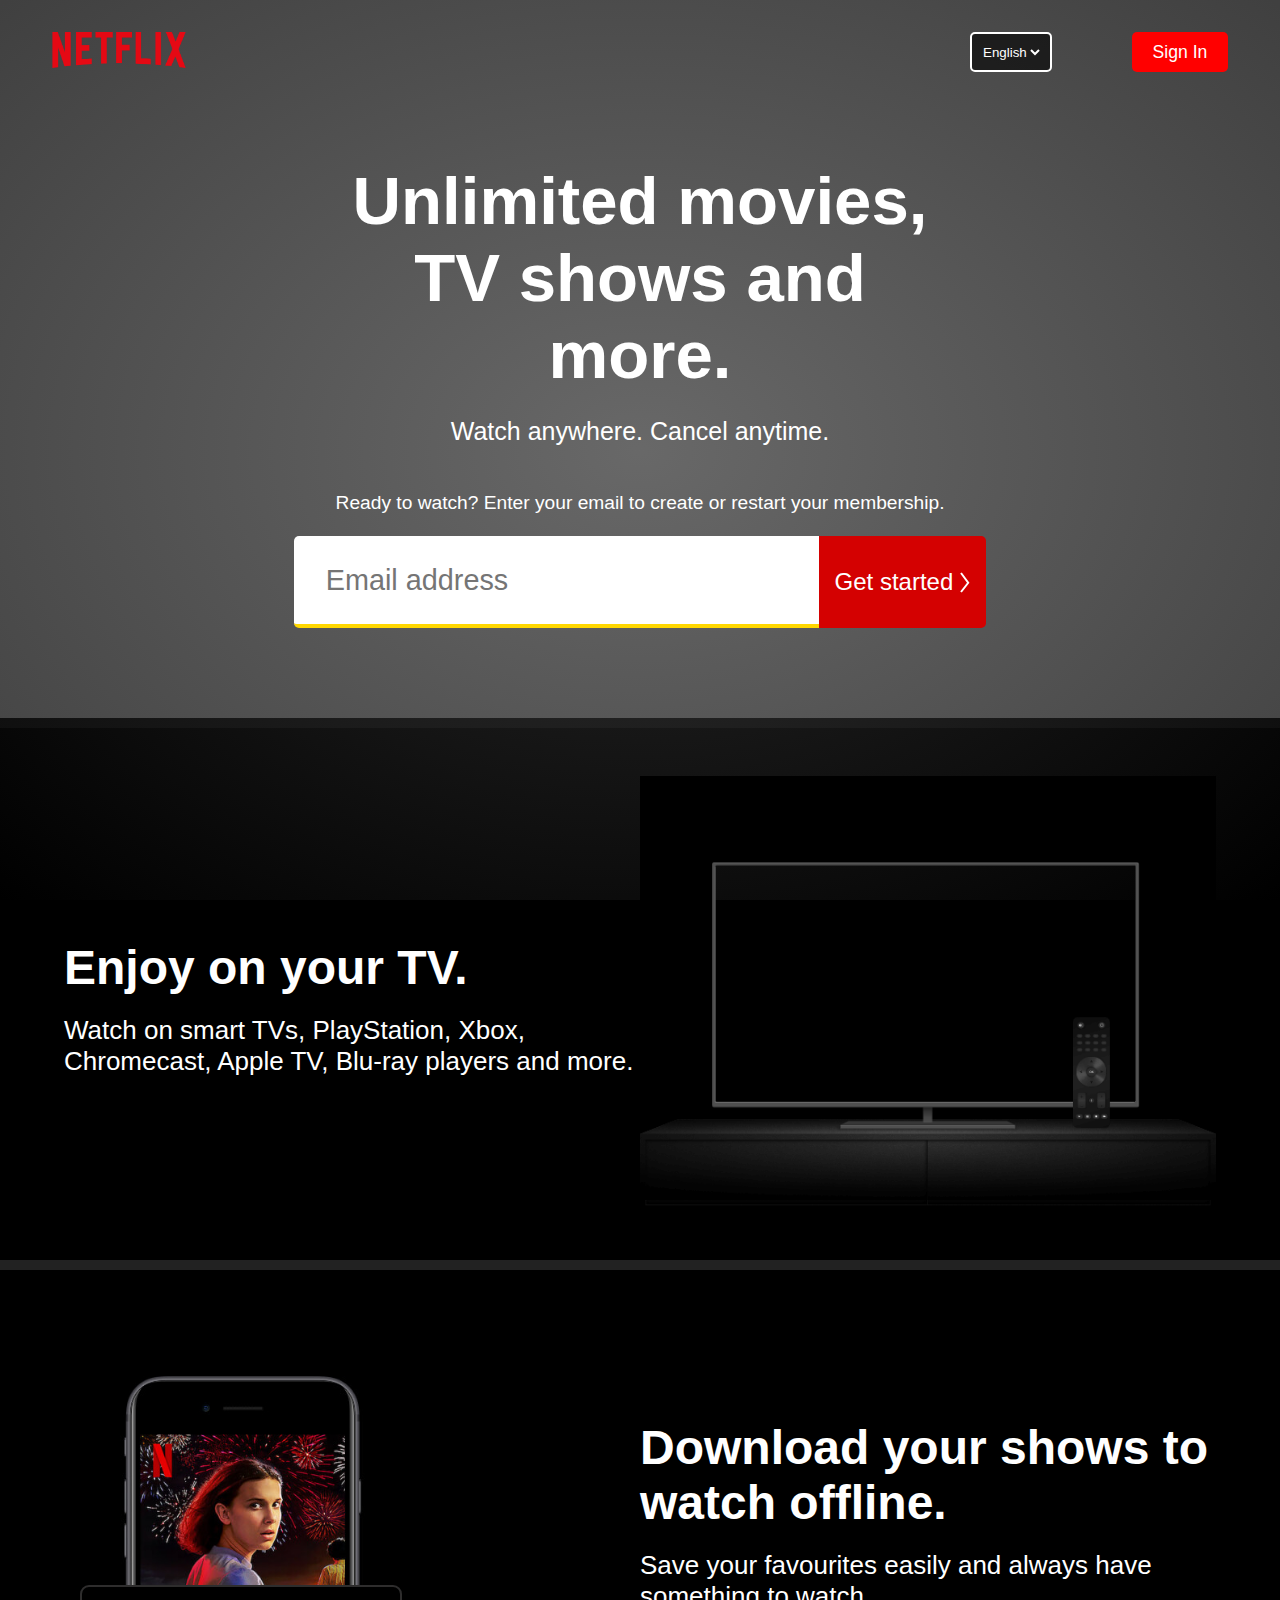
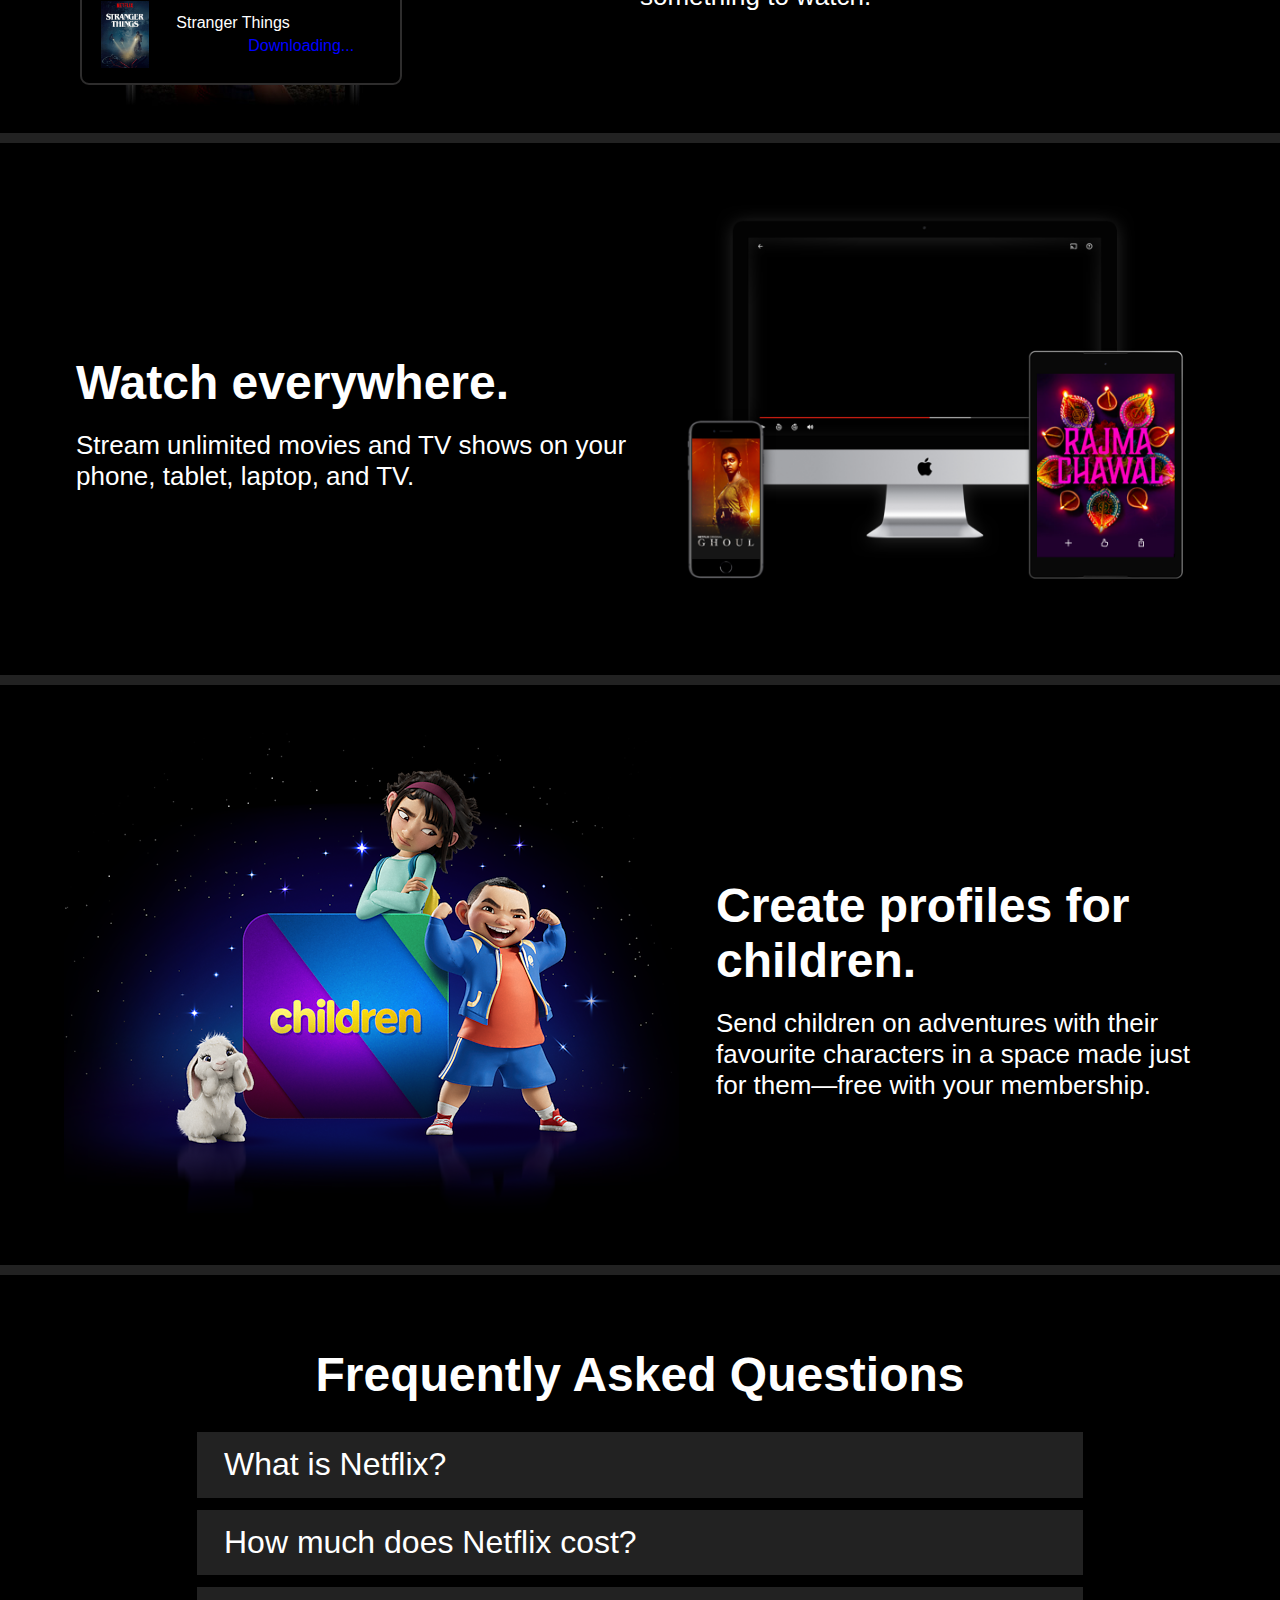
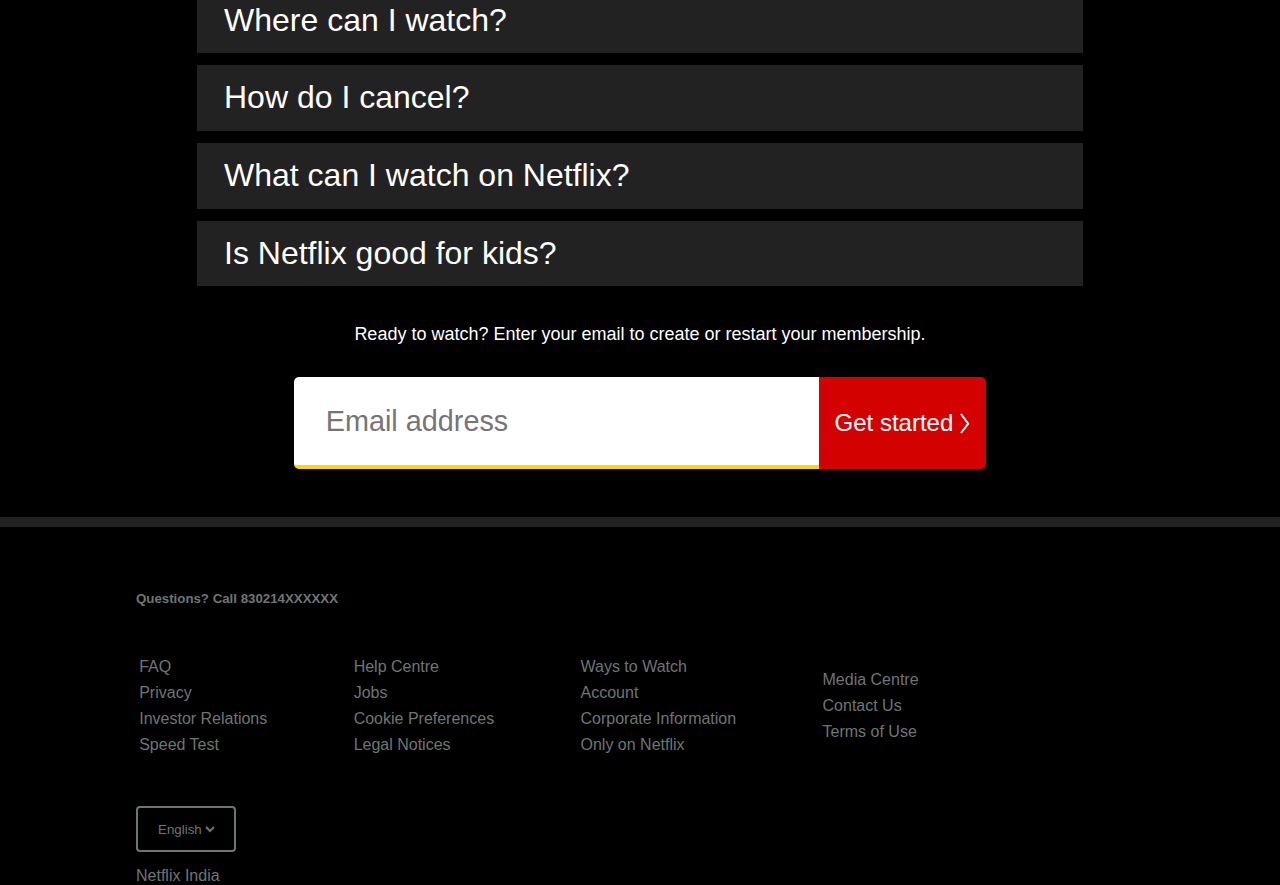
==== Netfilix/index.html @ cfe74d8e "html and css complete" ====
<!DOCTYPE html>
<html lang="en">

<head>

    <meta charset="UTF-8">
    <meta http-equiv="X-UA-Compatible" content="IE=edge">
    <meta name="viewport" content="width=device-width, initial-scale=1.0">
    <title>Netflix India – Watch TV Shows Online, Watch Movies Online</title>
    <link rel="icon" type="image/png" sizes="32x32" href="./Image/favicon.ico">
    <link rel="stylesheet" href="./CSS/style.css">
    <script src="https://kit.fontawesome.com/363d5bb827.js" crossorigin="anonymous"></script>

</head>

<body>
    <div class="container top-container">
        <section class="top-item">
            <nav class="navigation-bar">
                <div class="logo">
                    <img src="./Image/img/netflix.svg" alt="logo">
                </div>
                <div class="btn">
                    <div class="drop-down-container">
                        <i class="fas fa-globe"></i>
                        <select name="languages" id="languagesSelect" class="language__drop__down">
                        <option value="english" selected>English</option>
                        <option value="hindi">Hindi</option>
                        </select>
                    </div>
                    <button class="sign">
                    <p>Sign In</p>
                </button>
                </div>
            </nav>
            <div class="main-card heading">
                <h1>Unlimited movies, TV shows and more.</h1>
                <h3>Watch anywhere. Cancel anytime.</h3>
                <p id="main-para">Ready to watch? Enter your email to create or restart your membership.</p>

                <div class="email-conatiner conatiner-layout">
                    <input type="email" name="email" id="email" placeholder="Email address">
                    <div class="email-button">
                        <p>Get started</p>
                        <img src="./Image/img/seta.svg" alt="right btn">
                    </div>
                </div>
            </div>
        </section>
    </div>

    <div class="container">
        <div class="cards">
            <div class="card-1 cards-layout">
                <div class="card-text card-frist-containt">
                    <h1>Enjoy on your TV.</h1>
                    <p>Watch on smart TVs, PlayStation, Xbox, Chromecast, Apple TV, Blu-ray players and more.</p>

                </div>
                <div class="animation">
                    <div class="image-tv">
                        <img src="./Image/img/tv.png" alt="TV">
                    </div>
                    <div class="tv-video">
                        <video autoplay playsinline muted loop>

                            <source src="https://assets.nflxext.com/ffe/siteui/acquisition/ourStory/fuji/desktop/video-tv-0819.m4v" type="video/mp4">

                        </video>
                    </div>
                </div>

            </div>
        </div>
        <div class="cards">
            <div class="card-2 cards-layout">

                <div class="animation">
                    <div class="image-phone">
                        <img src="./Image/img/el.jpg" id="phone-image" alt="Phone">
                        <div class="download-container">
                            <img src="./Image/img/Stranger-Things.png" alt="image">
                            <div class="item">
                                <p>Stranger Things</p>
                                <span>Downloading...</span>
                            </div>
                            <div class="download-image">
                                <img src="https://assets.nflxext.com/ffe/siteui/acquisition/ourStory/fuji/desktop/download-icon.gif" alt="">
                            </div>
                        </div>
                    </div>
                </div>
                <div class="card-text card-3-containt">
                    <h1>Download your shows to watch offline.</h1>
                    <p>Save your favourites easily and always have something to watch.</p>

                </div>
            </div>
        </div>
        <div class="cards">
            <div class="card-3 cards-layout">
                <div class="card-text card-3-content">
                    <h1>Watch everywhere.</h1>
                    <p>Stream unlimited movies and TV shows on your phone, tablet, laptop, and TV.</p>

                </div>
                <div class="animation">
                    <div class="image-tv">
                        <img src="./Image/img/device-pile-in.png" alt="TV">
                    </div>
                    <div class="tv-video-card-3">
                        <video autoplay playsinline muted loop>

                            <source src="https://assets.nflxext.com/ffe/siteui/acquisition/ourStory/fuji/desktop/video-devices-in.m4v" type="video/mp4">

                        </video>
                    </div>
                </div>

            </div>
        </div>

        <div class="cards">
            <div class="card-4 cards-layout">

                <div>
                    <img src="./Image/img/child-image.png" alt="child-image" class="child-image">
                </div>
                <div class="card-text card-child-content">
                    <h1>Create profiles for children.</h1>
                    <p>Send children on adventures with their favourite characters in a space made just for them—free with your membership.</p>

                </div>
            </div>
        </div>

        <div class="qustion-container">
            <h1 class="main-heading">
                Frequently Asked Questions
            </h1>
            <article class="question">
                <div class="question-title">

                    <h1>What is Netflix? </h1>
                    <button class="question-btn">
                        
                        <i class="fas fa-plus plus"></i>
                    
                    </button>
                </div>
                <div class="question-text">
                    <p>Netflix is a streaming service that offers a wide variety of award-winning TV shows, movies, anime, documentaries and more – on thousands of internet-connected devices.</p><br><br>
                    <p>You can watch as much as you want, whenever you want, without a single ad – all for one low monthly price. There's always something new to discover, and new TV shows and movies are added every week!</p>
                </div>
            </article>
            <article class="question">
                <div class="question-title">

                    <h1>How much does Netflix cost?</h1>
                    <button class="question-btn">
                        
                        <i class="fas fa-plus plus"></i>
                    
                    </button>
                </div>
                <div class="question-text">
                    <p>Watch Netflix on your smartphone, tablet, Smart TV, laptop, or streaming device, all for one fixed monthly fee. Plans range from ₹ 199 to ₹ 799 a month. No extra costs, no contracts.</p>
                </div>
            </article>

            <article class="question">
                <div class="question-title">

                    <h1>Where can I watch?</h1>
                    <button class="question-btn">
                    
                    <i class="fas fa-plus plus"></i>
                
                </button>
                </div>
                <div class="question-text">
                    <p>Watch anywhere, anytime, on an unlimited number of devices. Sign in with your Netflix account to watch instantly on the web at netflix.com from your personal computer or on any internet-connected device that offers the Netflix app,
                        including smart TVs, smartphones, tablets, streaming media players and game consoles.</p><br><br>
                    <p>You can also download your favourite shows with the iOS, Android, or Windows 10 app. Use downloads to watch while you're on the go and without an internet connection. Take Netflix with you anywhere.</p>
                </div>
            </article>

            <article class="question">
                <div class="question-title">

                    <h1>How do I cancel?</h1>
                    <button class="question-btn">
                
                <i class="fas fa-plus  plus"></i>
            
            </button>
                </div>
                <div class="question-text">
                    <p>Netflix is flexible. There are no annoying contracts and no commitments. You can easily cancel your account online in two clicks. There are no cancellation fees – start or stop your account anytime.</p>
                </div>
            </article>

            <article class="question">
                <div class="question-title">

                    <h1>What can I watch on Netflix?</h1>
                    <button class="question-btn">
                
                <i class="fas fa-plus  plus"></i>
            
            </button>
                </div>
                <div class="question-text">
                    <p>Netflix has an extensive library of feature films, documentaries, TV shows, anime, award-winning Netflix originals, and more. Watch as much as you want, anytime you want.</p>
                </div>
            </article>

            <article class="question">
                <div class="question-title">

                    <h1>Is Netflix good for kids?</h1>
                    <button class="question-btn">
                
                <i class="fas fa-plus  plus"></i>
            
            </button>
                </div>
                <div class="question-text">
                    <p>The Netflix Kids experience is included in your membership to give parents control while kids enjoy family-friendly TV shows and films in their own space.</p>
                    <p>Kids profiles come with PIN-protected parental controls that let you restrict the maturity rating of content kids can watch and block specific titles you don’t want kids to see.</p>
                </div>
            </article>
            <div class="befor-email-heading">
                Ready to watch? Enter your email to create or restart your membership.
            </div>
            <div class="email-conatiner conatiner-layout">
                <input type="email" name="email" id="email" placeholder="Email address">
                <div class="email-button">
                    <p>Get started</p>
                    <img src="./Image/img/seta.svg" alt="right btn">
                </div>
            </div>
        </div>
    </div>
    <footer>
        <h5>Questions? Call 830214XXXXXX</h5>
        <div class="lists">
            <ul>
                <li><a href="#">FAQ</a></li>
                <li><a href="#">Privacy</a></li>
                <li><a href="#">Investor Relations</a></li>
                <li><a href="#">Speed Test</a></li>

            </ul>
            <ul>
                <li><a href="#">Help Centre</a></li>
                <li><a href="#">Jobs</a></li>
                <li><a href="#">Cookie Preferences</a></li>
                <li><a href="#">Legal Notices</a></li>
            </ul>
            <ul>
                <li><a href="#">Ways to Watch</a></li>
                <li><a href="#">Account</a></li>
                <li><a href="#">Corporate Information</a></li>
                <li><a href="#">Only on Netflix</a></li>
            </ul>
            <ul>
                <li><a href="#">Media Centre</a></li>
                <li><a href="#">Contact Us</a></li>
                <li><a href="#">Terms of Use</a></li>

            </ul>
        </div>
        <div class="footer-btn">
            <i class="fas fa-globe"></i>
            <select name="languages" id="languagesSelect" class="language__drop__down-footer">
            <option value="english" selected>English</option>
            <option value="hindi">Hindi</option>
            </select>
        </div>
        <span>Netflix India</span>
    </footer>
</body>
<script src="./JS/app.js"></script>

</html>
---- Netfilix/CSS/style.css ----
* {
    margin: 0;
    padding: 0;
}

body {
    box-sizing: border-box;
    font-family: "Poppins", sans-serif;
}

.navigation-bar {
    display: flex;
    margin: 2rem 20px;
    z-index: 1;
    justify-content: space-around;
    position: relative;
    z-index: 1;
}


/* netflix logo */

.logo {
    /* margin-left: 2rem; */
    margin-right: 45rem;
}

.logo img {
    width: 8.375rem;
    height: 2.25rem;
}


/* Button btn */

.btn {
    display: flex;
    /* flex-direction: row; */
    /* margin-left: 11rem; */
    /* width: 20px; */
    /* gap: 2.5em; */
}


/* language btn */

.drop-down-container {
    display: flex;
    flex-direction: row;
    justify-content: center;
    align-items: center;
    border: 2px solid rgb(255, 255, 255);
    padding: 0 7px;
    border-radius: 5px;
    -webkit-border-radius: 5px;
    -moz-border-radius: 5px;
    -ms-border-radius: 5px;
    -o-border-radius: 5px;
    background-color: rgba(0, 0, 0, 0.6);
    ;
    color: white;
}

.language__drop__down {
    border: none;
    background-color: transparent;
    ;
    color: white;
}

.language__drop__down option {
    background-color: rgba(0, 0, 0, 0.6);
}


/* Sing in button */

.sign {
    border: none;
    width: 6rem;
    border-radius: 5px;
    background-color: red;
    margin-left: 5rem;
}

.sign p {
    width: 6rem;
    color: white;
    font-size: 1.1rem;
}


/* background image */

.top-item::before {
    content: "";
    width: 100%;
    height: 100%;
    background: url(/Image/img/bg1.jpg) no-repeat center center/cover;
    position: absolute;
    top: 0rem;
    right: 0rem;
    /* z-index: 5; */
}

.bg-img img {
    width: 100%;
    height: 100%;
    object-fit: cover;
}


/* black color effect */

.top-item::after {
    content: "";
    width: 100%;
    height: 100%;
    position: absolute;
    top: 0rem;
    right: 0rem;
    background: radial-gradient(ellipse at center, #363636, #000000) no-repeat center center/cover;
    opacity: 0.75;
}


/* main card email button and heading */

.main-card {
    color: white;
    margin: 5.6rem;
    display: flex;
    flex-direction: column;
    align-content: center;
    justify-content: center;
    align-items: center;
    font-size: 2.1rem;
    position: relative;
    z-index: 1;
}

.main-card h1 {
    margin: 0px 15rem;
    text-align: center;
}

.main-card h3 {
    font-weight: 500;
    margin: 1.5rem 0;
    font-size: 25px;
}

#main-para {
    font-size: 1.2rem;
    margin: 1.4rem 0;
}


/**/


/* input {
    width: 39vw;
    height: 6vh;
    font-size: 1.5rem;
    margin-left: -5rem;
    padding: .3rem 1rem;
    outline: none;
}

form button {
    outline: none;
    border: none;
    height: 2rem;
    padding: 0.7rem 2rem 2.29rem 2rem;
    background-color: red;
    margin-left: -0.6rem;
}

form button span {
    margin-bottom: 2px;
    font-size: large;
    color: white;
}

.email-box span::after {
    content: "";
    display: inline-block;
    width: 10px;
    height: 3.6vh;
    background: url("/Image/img/seta.svg") no-repeat;
    margin-left: 20px;
} */


/* Card layouts content border buttom */

.top-item {
    border-bottom: 10px solid #222;
}


/* Card layouts */

.cards-layout {
    background-color: rgba(0, 0, 0);
    color: white;
    padding: 3rem 4rem;
    display: grid;
    grid-template-columns: repeat(2, 1fr);
    align-items: center;
    justify-content: center;
    border-bottom: 10px solid #222;
    justify-items: center;
}

.card-text h1 {
    font-size: 3rem;
    margin: .75em 0 .25em;
}

.card-text p {
    font-size: 1.625rem;
    font-weight: 400;
    margin: .75em 0 .25em;
}


/* Card 1 tv image and video effect */

.image-tv {
    position: relative;
}

.image-tv img {
    position: relative;
    z-index: 10;
    max-width: 100%;
    height: auto;
}

.tv-video {
    position: absolute;
    max-width: 100%;
    max-height: 100%;
    width: auto;
    height: auto;
}

.tv-video video {
    width: 25.9rem;
    height: 15.5rem;
    object-fit: cover;
}

.animation {
    display: flex;
    align-items: center;
    justify-content: center;
    flex-wrap: wrap;
}


/* card 2 phine image */

#phone-image {
    width: 95%;
    margin-left: -6rem;
}

.download-container {
    display: flex;
    flex-direction: row;
    border: 2px solid rgb(46, 45, 45);
    background-color: black;
    width: 17.5rem;
    margin: -7.8rem 0 0 0rem;
    position: relative;
    border-radius: 9px;
    padding: 0.9rem 1.2rem;
    align-items: center;
    justify-content: space-between;
}

.download-container img {
    width: 3rem;
}

.item p {
    margin-bottom: 5px;
}

.item span {
    color: blue;
}


/* card 3 video width and height set */

.tv-video-card-3 {
    position: absolute;
    max-width: 100%;
    max-height: 100%;
    width: auto;
    height: auto;
}

.tv-video-card-3 video {
    width: 22.9rem;
    height: 12.5rem;
    margin-bottom: 11rem;
    object-fit: cover;
}

.card-3-content {
    margin: 0 0.75rem;
}


/* card 4 child card */

.child-image {
    width: fit-content;
}

.card-child-content {
    margin: 0 0.75rem;
}

.container {
    align-items: center;
}


/* Quistion conatiner layout */

.qustion-container {
    background-color: rgba(0, 0, 0);
    color: white;
    padding: 3rem 4rem;
    display: flex;
    flex-direction: column;
    align-items: center;
    justify-content: center;
    border-bottom: 10px solid #222;
}


/* question container top heading */

.main-heading {
    font-size: 3rem;
    margin: 1.5rem 0;
}


/* questions  */

.question-title {
    width: 65vw;
    background: #222;
    display: flex;
    align-content: center;
    justify-content: space-between;
    padding: 0.9rem 1.7rem;
    margin: 6px 0;
}

.question-title h1 {
    font-size: 2rem;
    font-weight: 100;
}

.question-btn {
    outline: none;
    border: none;
    background: transparent;
}

.plus {
    color: white;
    font-size: 32px;
}


/* answer of question */

.question-text {
    width: 65vw;
    background: #222;
    padding: 0.9rem 1.7rem;
    margin: 2px 0;
    display: none;
}

.question-text p {
    font-size: 1.8rem;
}


/* Show answer */

.showcase {
    display: block;
}


/* Button transform rotate */

.rotate {
    transform: rotate(45deg);
    -webkit-transform: rotate(45deg);
    -moz-transform: rotate(45deg);
    -ms-transform: rotate(45deg);
    -o-transform: rotate(45deg);
}


/* start Email box and button */

.email-conatiner {
    display: flex;
}

.email-conatiner input {
    width: 36vw;
    outline: none;
    height: 8vh;
    padding: 0.5rem 2rem;
    font-size: 1.8rem;
    border: none;
    border-radius: 5px 0px 0px 5px;
    border-bottom: 4px solid gold;
}

.email-button {
    background: rgb(212, 1, 1);
    display: flex;
    align-items: center;
    padding: 0.5rem 1rem;
    border-radius: 0px 5px 5px 0px;
    -webkit-border-radius: 0px 5px 5px 0px;
    -moz-border-radius: 0px 5px 5px 0px;
    -ms-border-radius: 0px 5px 5px 0px;
    -o-border-radius: 0px 5px 5px 0px;
}

.email-button img {
    margin-left: 7px;
}

.email-button p {
    font-size: 1.5rem;
}

.email-button:hover {
    background: red;
    cursor: pointer;
}


/* End Email box and button */

.befor-email-heading {
    font-size: large;
    margin: 2rem 0;
}


/* Footer css */

footer {
    background: black;
    color: #6E7575;
    padding: 2rem 4rem 0 4rem;
}

footer h5,
span {
    margin-left: 4.5rem;
    margin-top: 2rem;
}

.lists {
    display: flex;
    align-content: center;
    justify-content: flex-start;
    align-items: center;
    margin: 2rem 0;
}

.lists ul {
    margin: 1rem 0 1rem 4rem;
}

.lists ul li {
    list-style: none;
    padding: 0.25rem 0.7rem;
}

.lists ul li a {
    text-decoration: none;
    color: #6E7575;
}

.lists ul li a:hover {
    text-decoration: underline;
}

.footer-btn {
    border: 2px solid #6E7575;
    width: fit-content;
    padding: 0.75rem 1rem;
    margin-left: 4.5rem;
    border-radius: 4px;
    -webkit-border-radius: 4px;
    -moz-border-radius: 4px;
    -ms-border-radius: 4px;
    -o-border-radius: 4px;
    margin-bottom: 15px;
}

.language__drop__down-footer {
    border: none;
    background-color: transparent;
    ;
    color: #6E7575;
}
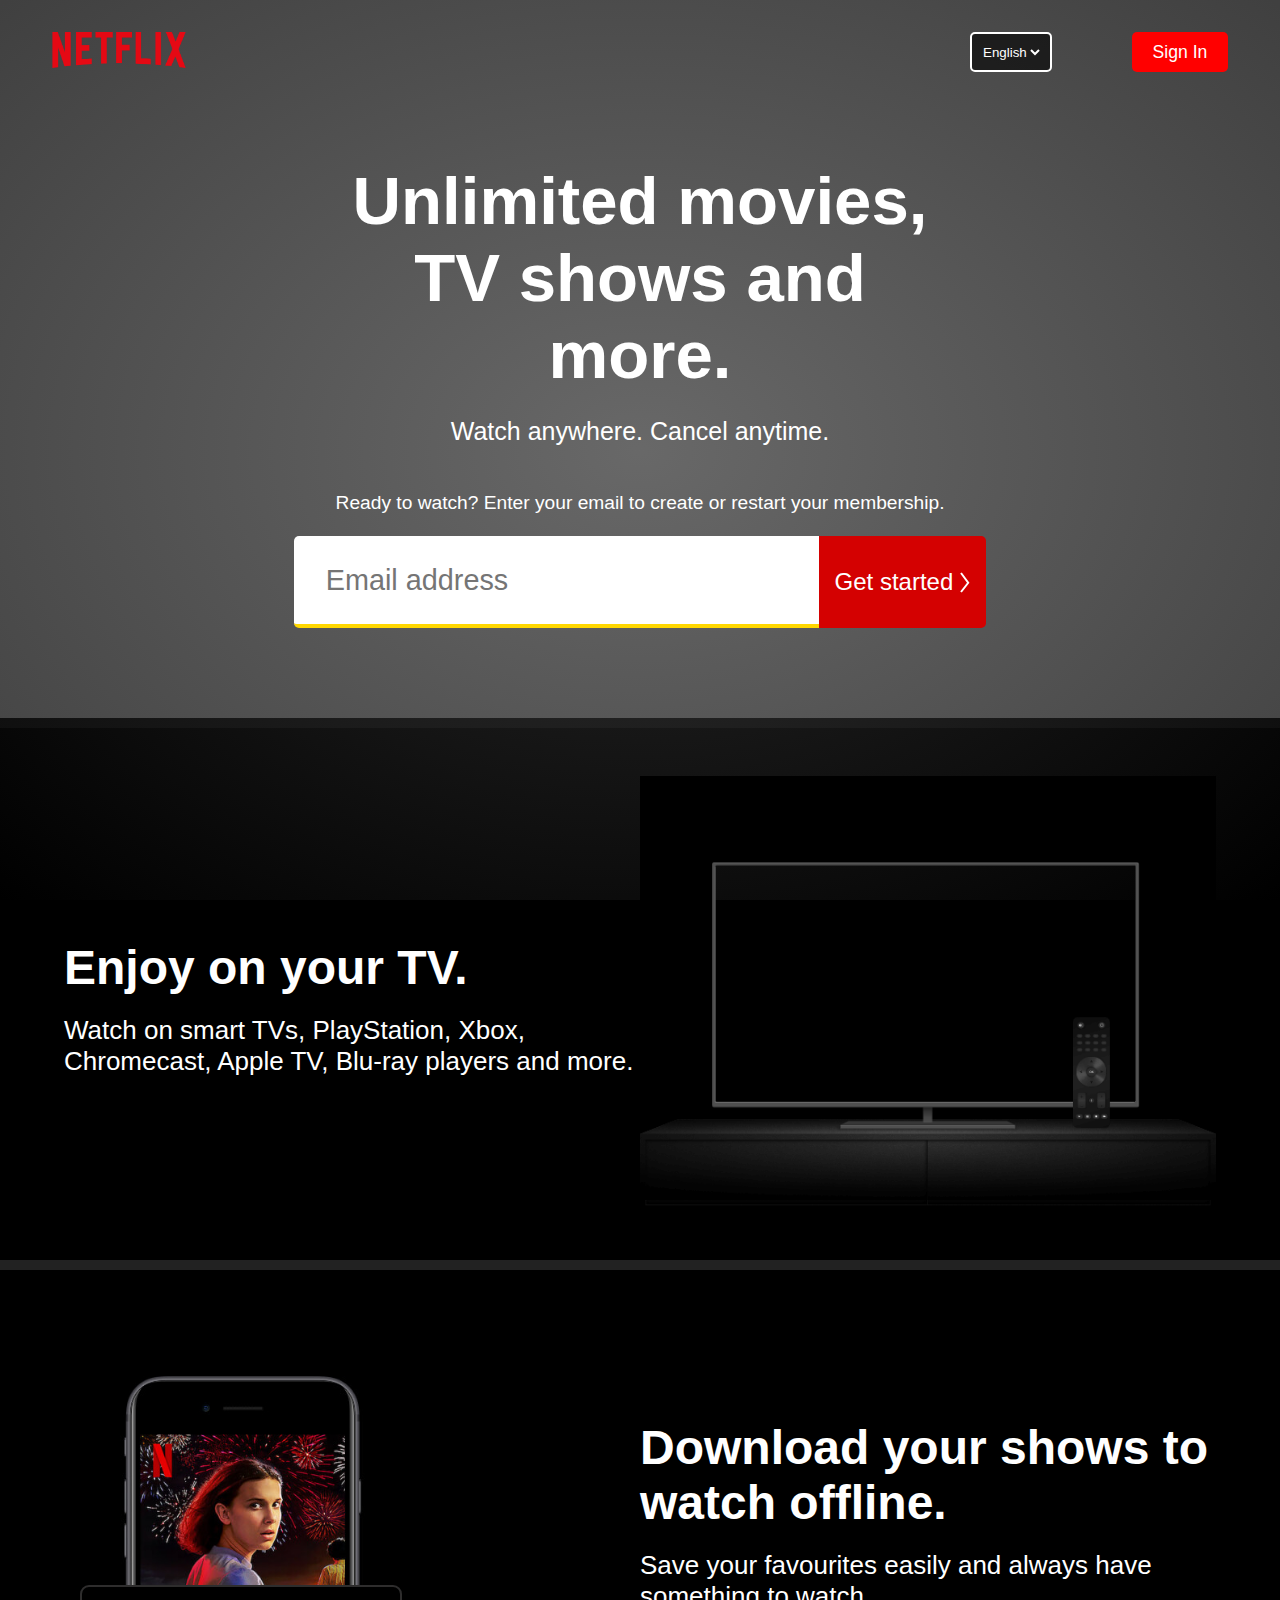
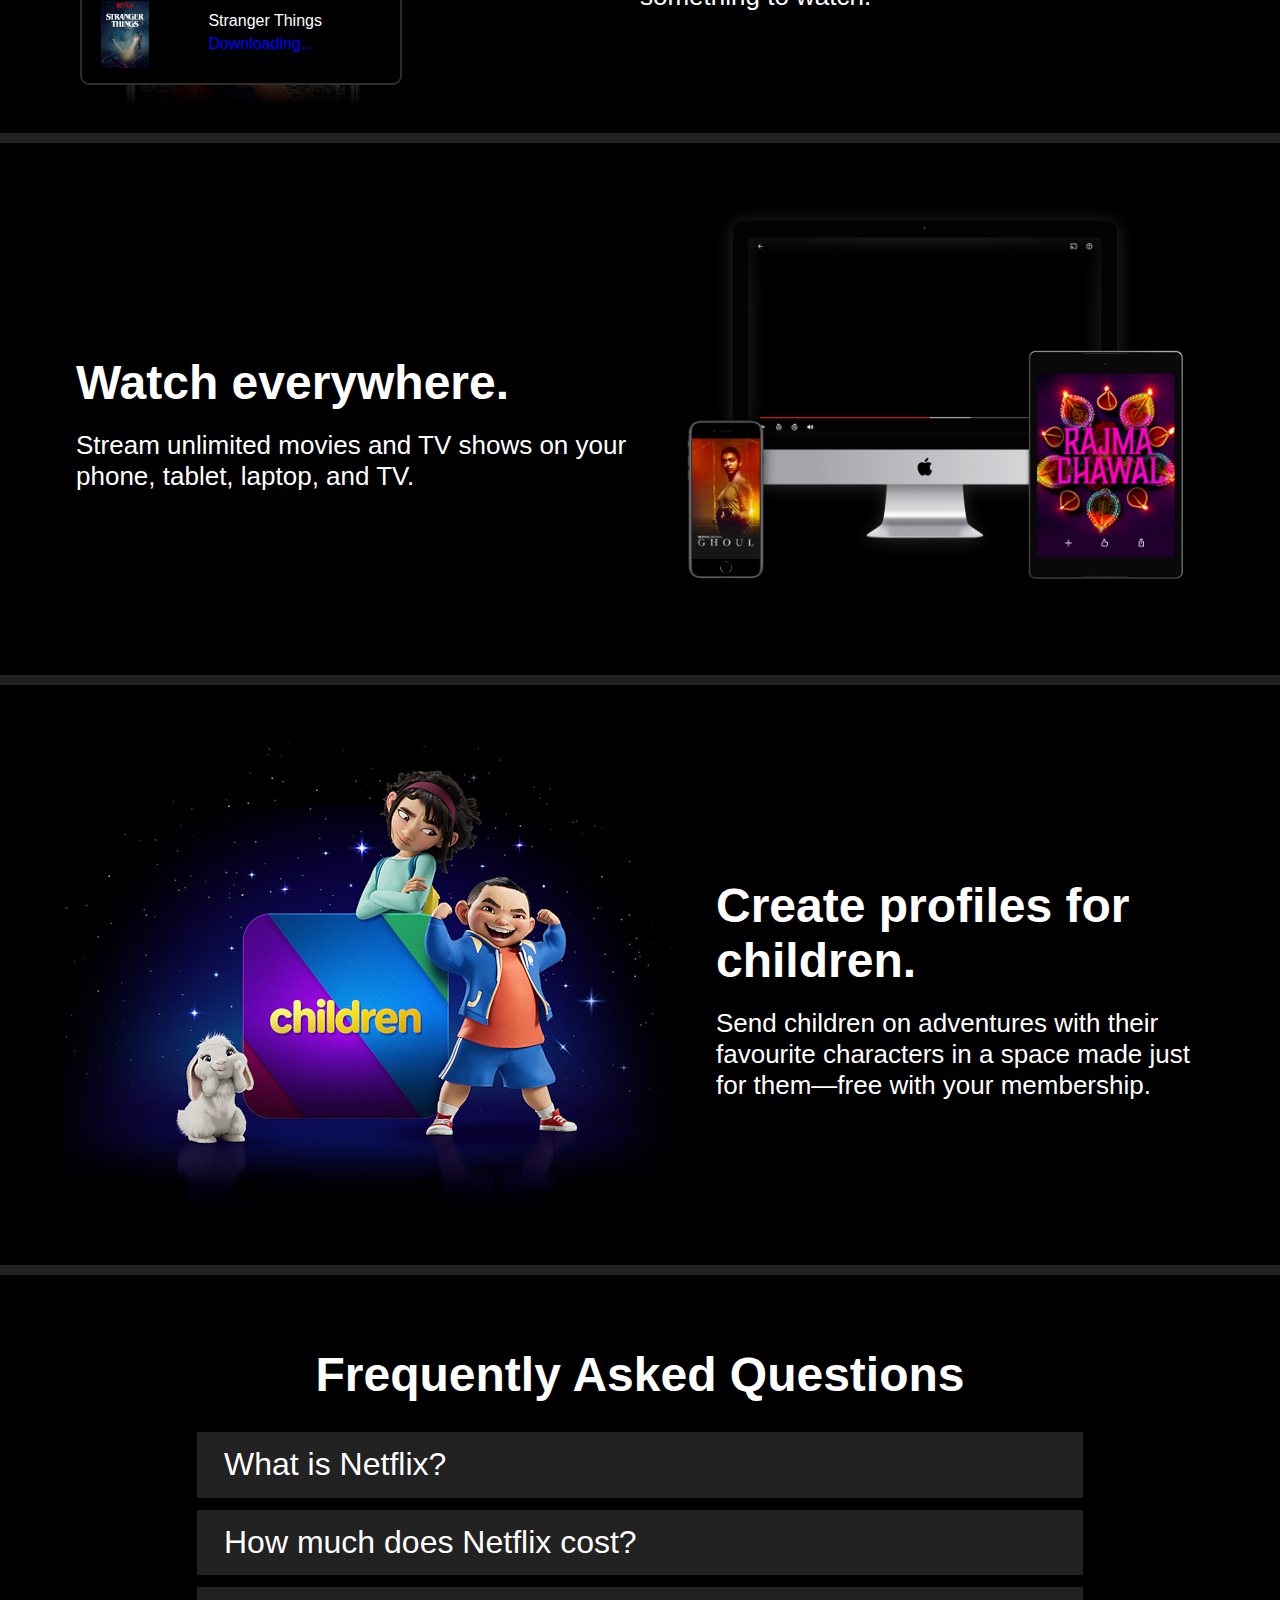
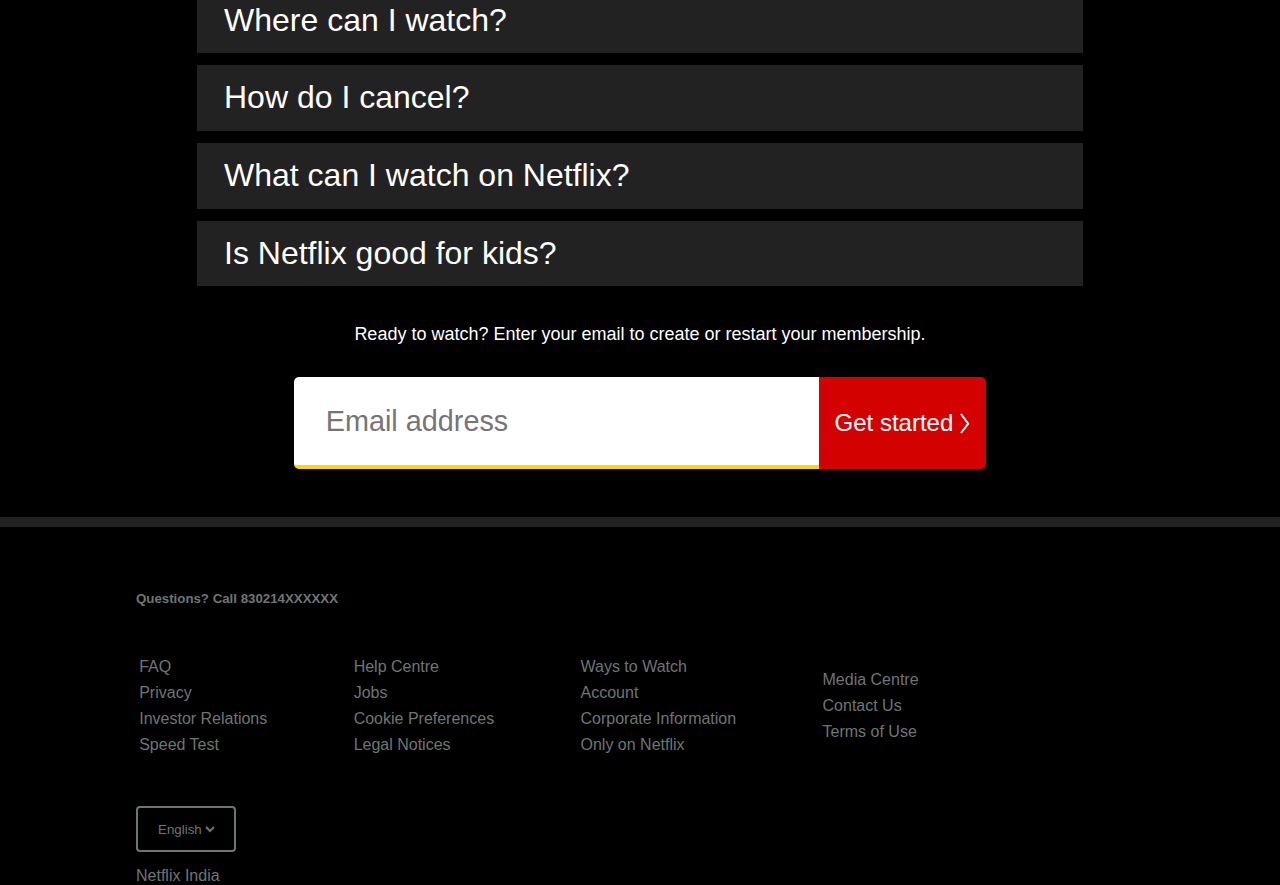
==== commit f3bc9ac5: "Netflix-Clone-first-page" ====
--- a/Netfilix/index.html
+++ b/Netfilix/index.html
@@ -82,7 +82,7 @@
                             <img src="./Image/img/Stranger-Things.png" alt="image">
                             <div class="item">
                                 <p>Stranger Things</p>
-                                <span>Downloading...</span>
+                                <p id="download">Downloading...</p>
                             </div>
                             <div class="download-image">
                                 <img src="https://assets.nflxext.com/ffe/siteui/acquisition/ourStory/fuji/desktop/download-icon.gif" alt="">
--- a/Netfilix/CSS/style.css
+++ b/Netfilix/CSS/style.css
@@ -156,43 +156,6 @@
 }
 
 
-/**/
-
-
-/* input {
-    width: 39vw;
-    height: 6vh;
-    font-size: 1.5rem;
-    margin-left: -5rem;
-    padding: .3rem 1rem;
-    outline: none;
-}
-
-form button {
-    outline: none;
-    border: none;
-    height: 2rem;
-    padding: 0.7rem 2rem 2.29rem 2rem;
-    background-color: red;
-    margin-left: -0.6rem;
-}
-
-form button span {
-    margin-bottom: 2px;
-    font-size: large;
-    color: white;
-}
-
-.email-box span::after {
-    content: "";
-    display: inline-block;
-    width: 10px;
-    height: 3.6vh;
-    background: url("/Image/img/seta.svg") no-repeat;
-    margin-left: 20px;
-} */
-
-
 /* Card layouts content border buttom */
 
 .top-item {
@@ -290,8 +253,9 @@
     margin-bottom: 5px;
 }
 
-.item span {
+#download {
     color: blue;
+    margin-top: 5px;
 }
 
 
